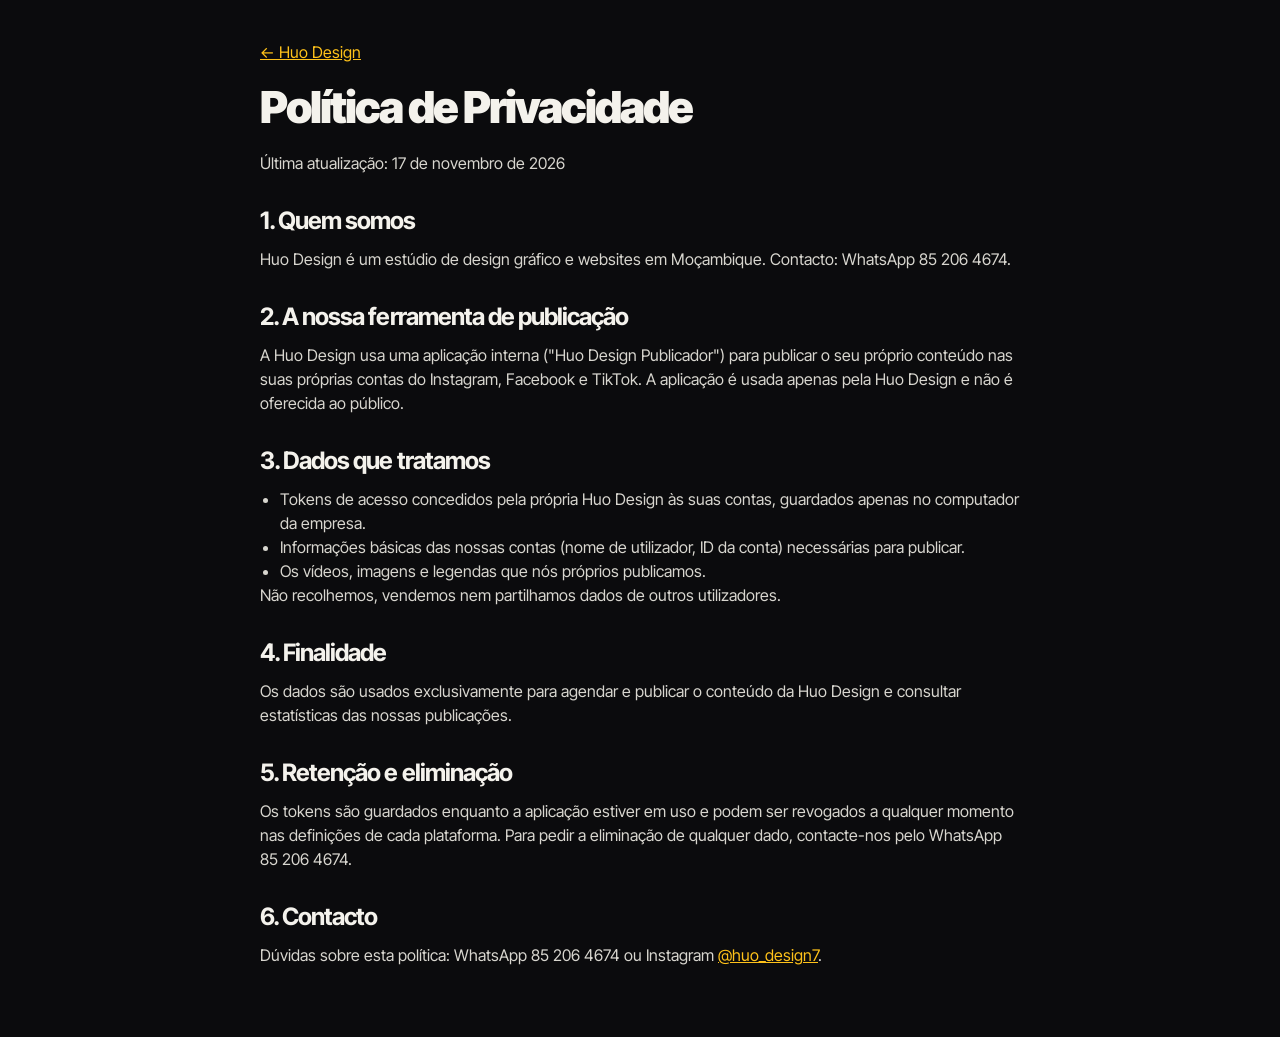
==== privacidade.html @ d7ca1580 "Site Huo Design com privacidade e termos" ====
<!doctype html>
<html lang="pt">
<head>
<meta charset="utf-8">
<meta name="viewport" content="width=device-width,initial-scale=1">
<title>Política de Privacidade · Huo Design</title>
<link href="https://fonts.googleapis.com/css2?family=Inter+Tight:wght@300;400;600;800;900&display=swap" rel="stylesheet">
<link rel="stylesheet" href="estilo.css">
</head>
<body>
<div class="wrap doc">
	<p><a href="index.html">← Huo Design</a></p>
	<h1>Política de Privacidade</h1>
	<p>Última atualização: 17 de novembro de 2026</p>

	<h2>1. Quem somos</h2>
	<p>Huo Design é um estúdio de design gráfico e websites em Moçambique. Contacto: WhatsApp 85 206 4674.</p>

	<h2>2. A nossa ferramenta de publicação</h2>
	<p>A Huo Design usa uma aplicação interna ("Huo Design Publicador") para publicar o seu próprio conteúdo nas suas próprias contas do Instagram, Facebook e TikTok. A aplicação é usada apenas pela Huo Design e não é oferecida ao público.</p>

	<h2>3. Dados que tratamos</h2>
	<ul>
		<li>Tokens de acesso concedidos pela própria Huo Design às suas contas, guardados apenas no computador da empresa.</li>
		<li>Informações básicas das nossas contas (nome de utilizador, ID da conta) necessárias para publicar.</li>
		<li>Os vídeos, imagens e legendas que nós próprios publicamos.</li>
	</ul>
	<p>Não recolhemos, vendemos nem partilhamos dados de outros utilizadores.</p>

	<h2>4. Finalidade</h2>
	<p>Os dados são usados exclusivamente para agendar e publicar o conteúdo da Huo Design e consultar estatísticas das nossas publicações.</p>

	<h2>5. Retenção e eliminação</h2>
	<p>Os tokens são guardados enquanto a aplicação estiver em uso e podem ser revogados a qualquer momento nas definições de cada plataforma. Para pedir a eliminação de qualquer dado, contacte-nos pelo WhatsApp 85 206 4674.</p>

	<h2>6. Contacto</h2>
	<p>Dúvidas sobre esta política: WhatsApp 85 206 4674 ou Instagram <a href="https://www.instagram.com/huo_design7/">@huo_design7</a>.</p>
</div>
</body>
</html>
---- estilo.css ----
:root{--ink:#0b0b0d;--paper:#f4f2ec;--y:#ffc21a;--mut:#a9a7a0}
*{box-sizing:border-box;margin:0}
body{background:var(--ink);color:var(--paper);font-family:'Inter Tight',system-ui,sans-serif;line-height:1.5}
a{color:var(--y)}
.wrap{max-width:1080px;margin:0 auto;padding:0 20px}
header{display:flex;justify-content:space-between;align-items:center;padding:20px 0}
header img{height:46px}
nav a{color:var(--paper);text-decoration:none;margin-left:18px;font-weight:600;font-size:15px}
.hero{padding:70px 0 50px}
.tag{display:inline-block;background:var(--y);color:var(--ink);font-weight:800;letter-spacing:.18em;font-size:13px;padding:7px 16px;border-radius:99px}
h1{font-size:clamp(40px,7vw,84px);line-height:.98;letter-spacing:-.045em;margin:22px 0;font-weight:900}
h1 em{font-style:italic;font-weight:300;color:var(--y)}
.lead{font-size:20px;color:var(--mut);max-width:620px}
.btn{display:inline-block;margin-top:30px;background:var(--y);color:var(--ink);font-weight:900;padding:16px 30px;border-radius:99px;text-decoration:none;font-size:18px}
section{padding:50px 0}
h2{font-size:clamp(28px,4vw,44px);letter-spacing:-.04em;margin-bottom:24px}
.serv{display:grid;grid-template-columns:repeat(auto-fit,minmax(240px,1fr));gap:16px}
.card{background:rgba(255,255,255,.05);border:1px solid rgba(255,255,255,.12);border-radius:22px;padding:24px}
.card b{color:var(--y);font-size:20px}
.grid{display:grid;grid-template-columns:repeat(auto-fill,minmax(220px,1fr));gap:14px}
.grid img{width:100%;aspect-ratio:1;object-fit:cover;border-radius:18px;display:block}
footer{border-top:1px solid rgba(255,255,255,.12);padding:28px 0;color:var(--mut);font-size:14px;display:flex;flex-wrap:wrap;gap:16px;justify-content:space-between}
.doc{max-width:760px;padding:40px 0 70px}
.doc h1{font-size:44px}
.doc h2{font-size:24px;margin:28px 0 8px}
.doc p,.doc li{color:#d8d6cf}
.doc ul{padding-left:20px}
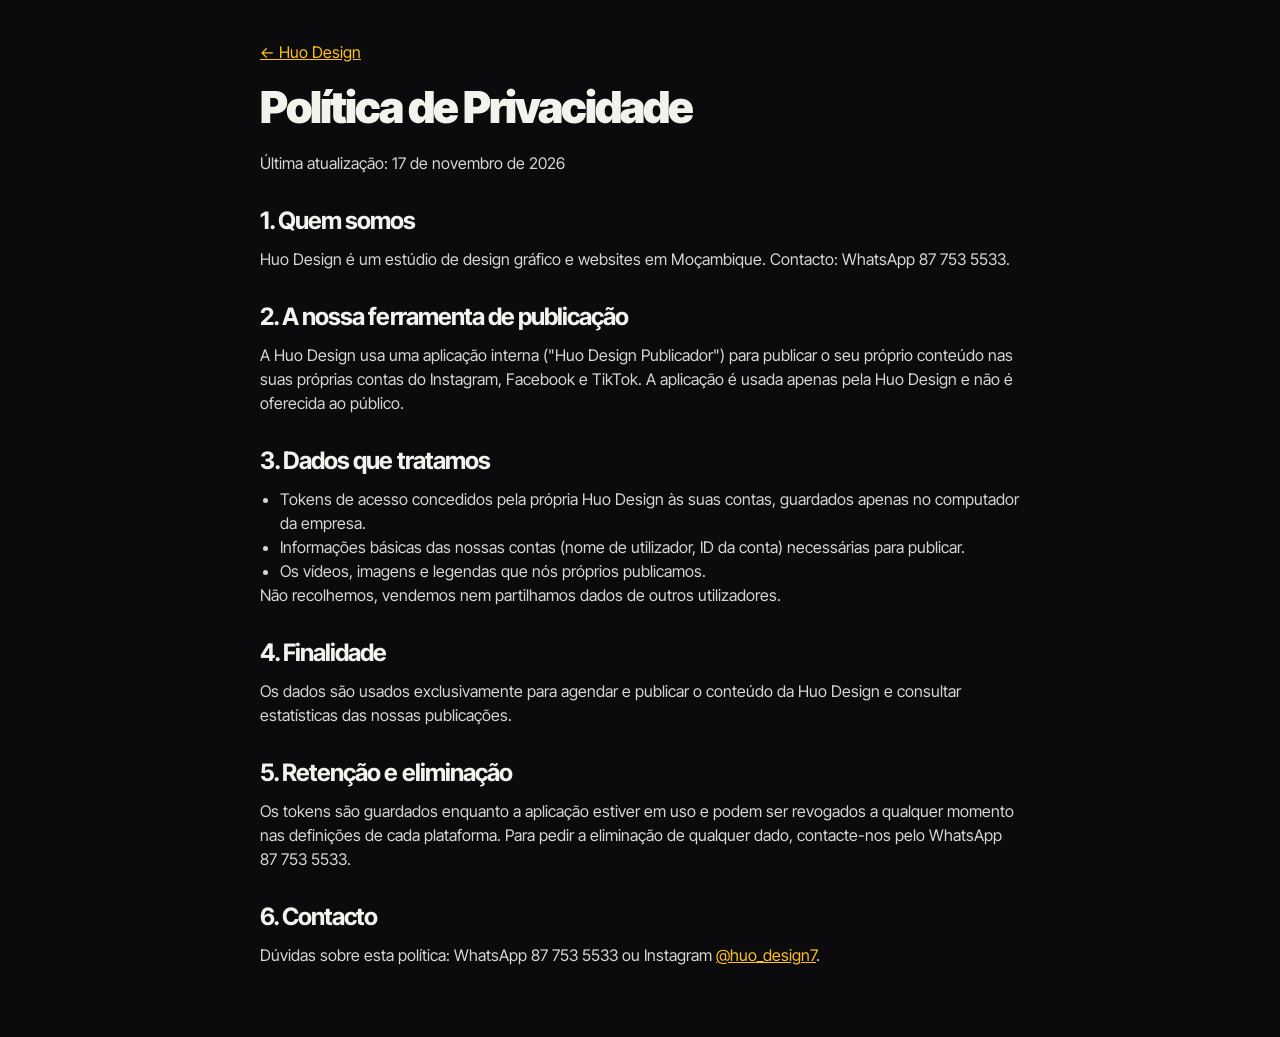
==== commit 580e978a: "Atualiza número do WhatsApp para 87 753 5533 Co-Authored-By: Claude Opus 5.5 <noreply@anthropic.com>" ====
--- a/privacidade.html
+++ b/privacidade.html
@@ -14,7 +14,7 @@
 	<p>Última atualização: 17 de novembro de 2026</p>
 
 	<h2>1. Quem somos</h2>
-	<p>Huo Design é um estúdio de design gráfico e websites em Moçambique. Contacto: WhatsApp 85 206 4674.</p>
+	<p>Huo Design é um estúdio de design gráfico e websites em Moçambique. Contacto: WhatsApp 87 753 5533.</p>
 
 	<h2>2. A nossa ferramenta de publicação</h2>
 	<p>A Huo Design usa uma aplicação interna ("Huo Design Publicador") para publicar o seu próprio conteúdo nas suas próprias contas do Instagram, Facebook e TikTok. A aplicação é usada apenas pela Huo Design e não é oferecida ao público.</p>
@@ -31,10 +31,10 @@
 	<p>Os dados são usados exclusivamente para agendar e publicar o conteúdo da Huo Design e consultar estatísticas das nossas publicações.</p>
 
 	<h2>5. Retenção e eliminação</h2>
-	<p>Os tokens são guardados enquanto a aplicação estiver em uso e podem ser revogados a qualquer momento nas definições de cada plataforma. Para pedir a eliminação de qualquer dado, contacte-nos pelo WhatsApp 85 206 4674.</p>
+	<p>Os tokens são guardados enquanto a aplicação estiver em uso e podem ser revogados a qualquer momento nas definições de cada plataforma. Para pedir a eliminação de qualquer dado, contacte-nos pelo WhatsApp 87 753 5533.</p>
 
 	<h2>6. Contacto</h2>
-	<p>Dúvidas sobre esta política: WhatsApp 85 206 4674 ou Instagram <a href="https://www.instagram.com/huo_design7/">@huo_design7</a>.</p>
+	<p>Dúvidas sobre esta política: WhatsApp 87 753 5533 ou Instagram <a href="https://www.instagram.com/huo_design7/">@huo_design7</a>.</p>
 </div>
 </body>
 </html>
--- a/estilo.css
+++ b/estilo.css
@@ -4,7 +4,7 @@
 a{color:var(--y)}
 .wrap{max-width:1080px;margin:0 auto;padding:0 20px}
 header{display:flex;justify-content:space-between;align-items:center;padding:20px 0}
-header img{height:46px}
+header img{height:84px}
 nav a{color:var(--paper);text-decoration:none;margin-left:18px;font-weight:600;font-size:15px}
 .hero{padding:70px 0 50px}
 .tag{display:inline-block;background:var(--y);color:var(--ink);font-weight:800;letter-spacing:.18em;font-size:13px;padding:7px 16px;border-radius:99px}
